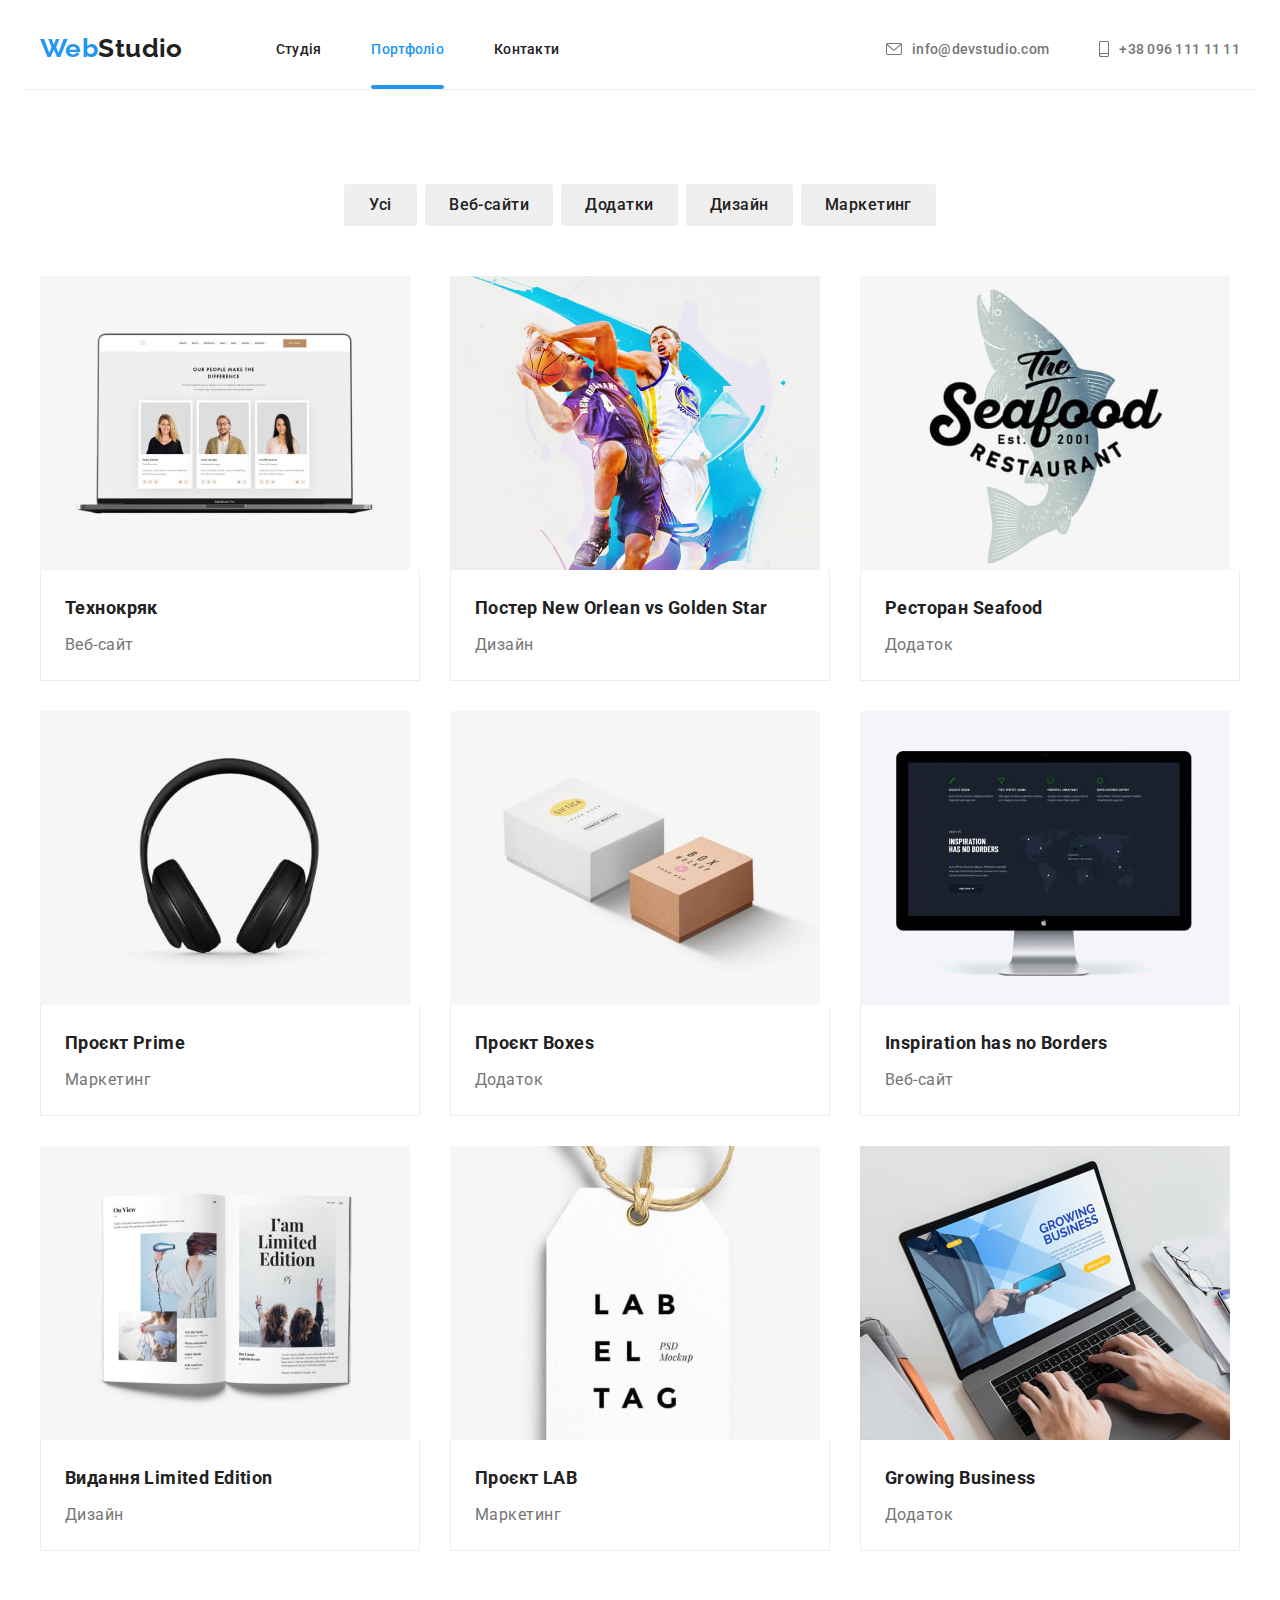
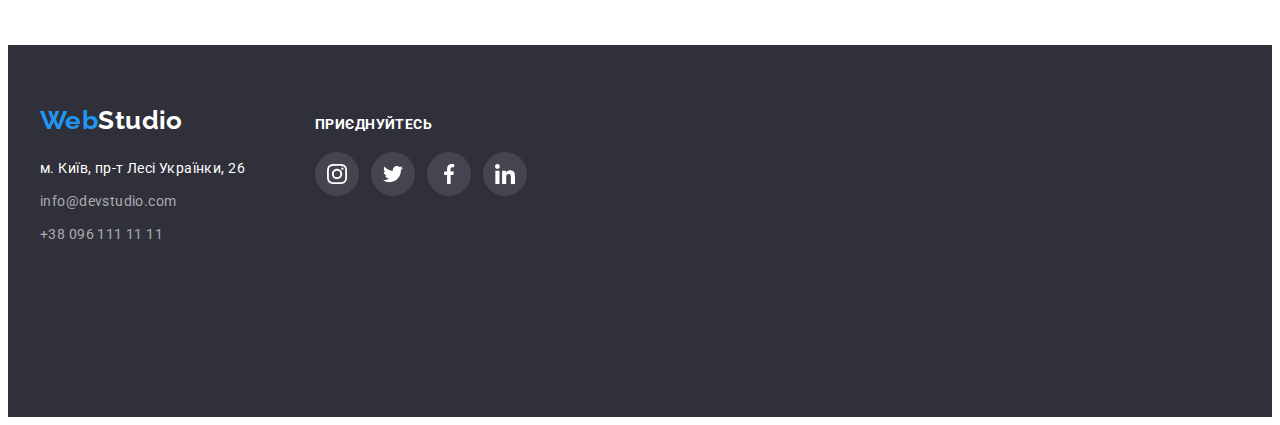
==== portfolio.html @ 97155bcc "Initial commit" ====
<!-- Портфоліо -->
<!DOCTYPE html>
<html lang="uk">
  <head>
    <meta charset="UTF-8" />
    <meta http-equiv="X-UA-Compatible" content="IE=edge" />
    <meta name="viewport" content="width=device-width, initial-scale=1.0" />
    <title>portfolio</title>
    <!--Fonts-->
    <link rel="preconnect" href="https://fonts.googleapis.com" />
    <link rel="preconnect" href="https://fonts.gstatic.com" crossorigin />
    <link
      href="https://fonts.googleapis.com/css2?family=Raleway:wght@700&family=Roboto:wght@400;500;700;900&display=swap"
      rel="stylesheet"
    />
    <!--Modern normalize-->
    <link
      rel="stylesheet"
      href="https://cdnjs.cloudflare.com/ajax/libs/modern-normalize/1.1.0/modern-normalize.min.css"
      integrity="sha512-wpPYUAdjBVSE4KJnH1VR1HeZfpl1ub8YT/NKx4PuQ5NmX2tKuGu6U/JRp5y+Y8XG2tV+wKQpNHVUX03MfMFn9Q=="
      crossorigin="anonymous"
      referrerpolicy="no-referrer"
    />
    <!--Custom styles-->
    <link rel="stylesheet" href="./css/styles.css" />
  </head>
  <body class="page">
    <header class="header">
      <!--Основна навігація-->
      <div class="container header-container">
        <a class="logo-title" href="index.html" rel="noopener noreferrer"
          ><span class="accent">Web</span>Studio</a
        >
        <nav class="nav">
          <ul class="nav-list">
            <li class="">
              <a class="link" href="./index.html" rel="noopener noreferrer"
                >Студія</a
              >
            </li>
            <li class="">
              <a
                class="link active"
                href="./portfolio.html"
                rel="noopener noreferrer"
                >Портфоліо</a
              >
            </li>
            <li class="">
              <a class="link" href="" rel="noopener noreferrer">Контакти</a>
            </li>
          </ul>
        </nav>

        <ul class="contacts-list">
          <li class="">
            <a
              class="link-info"
              href="mailto:info@devstudio.com"
              rel="noopener noreferrer"
            >
              <svg class="icon-envelope" width="16" height="12">
                <use href="./images/icons.svg#icon-envelope"></use>
              </svg>
              info@devstudio.com</a
            >
          </li>
          <li class="">
            <a
              class="link-info"
              href="tel:+380961111111"
              rel="noopener noreferrer"
            >
              <svg class="icon-smartphone" width="10" height="16">
                <use href="./images/icons.svg#icon-smartphone"></use>
              </svg>
              +38 096 111 11 11</a
            >
          </li>
        </ul>
      </div>
    </header>
    <main>
      <!--Що ми робимо-->
      <section class="work">
        <div class="container">
          <h1 class="work-title visually-hidden">НАШЕ ПОРТФОЛІО</h1>
          <ul class="list-work">
            <li class="work-iteam">
              <button class="work-btn btn" type="button">Усі</button>
            </li>
            <li class="work-iteam">
              <button class="work-btn" type="button">Веб-сайти</button>
            </li>
            <li class="work-iteam">
              <button class="work-btn" type="button">Додатки</button>
            </li>
            <li class="work-iteam">
              <button class="work-btn" type="button">Дизайн</button>
            </li>
            <li class="work-iteam">
              <button class="work-btn" type="button">Маркетинг</button>
            </li>
          </ul>

          <ul class="list-ourprojects">
            <li class="ourprojects-iteam">
              <a href="" class="link-ourprojects">
                <div class="ourprojects-thumb">
                  <img
                    class="img-ourprojects"
                    src="./images/portfolio-img-sq/img.jpg"
                    alt="Відкритий макбук, на екрані веб-сайт"
                    width="370"
                    height="294"
                  />
                  <div class="overlay">
                    <p class="overlay-description">
                      Ресурс пропонує комплексні пропозиції з різним рівнем
                      функціоналу та сервісів. Все це дозволить відвідувачу
                      отримати вичерпні відомості про компанію чи приватну
                      особу.
                    </p>
                  </div>
                </div>
                <div class="box-ourprojects">
                  <h2 class="section-title">Технокряк</h2>
                  <p class="section-title-description">Веб-сайт</p>
                </div>
              </a>
            </li>
            <li class="ourprojects-iteam">
              <a href="" class="link-ourprojects">
                <div class="ourprojects-thumb">
                  <img
                    class="img-ourprojects"
                    src="./images/portfolio-img-sq/img1.jpg"
                    alt="Два баскетболісти в прижку боряться за м'яч"
                    width="370"
                    height="294"
                  />
                  <div class="overlay">
                    <p class="overlay-description">
                      Ресурс пропонує комплексні пропозиції з різним рівнем
                      функціоналу та сервісів. Все це дозволить відвідувачу
                      отримати вичерпні відомості про компанію чи приватну
                      особу.
                    </p>
                  </div>
                </div>
                <div class="box-ourprojects">
                  <h2 class="section-title">
                    Постер <span lang="En">New Orlean vs Golden Star</span>
                  </h2>
                  <p class="section-title-description">Дизайн</p>
                </div>
              </a>
            </li>
            <li class="ourprojects-iteam">
              <a href="" class="link-ourprojects">
                <div class="ourprojects-thumb">
                  <img
                    class="img-ourprojects"
                    src="./images/portfolio-img-sq/img2.jpg"
                    alt="Картинка з лососем на задньому плані, зпереду надпис"
                    width="370"
                    height="294"
                  />
                  <div class="overlay">
                    <p class="overlay-description">
                      Ресурс пропонує комплексні пропозиції з різним рівнем
                      функціоналу та сервісів. Все це дозволить відвідувачу
                      отримати вичерпні відомості про компанію чи приватну
                      особу.
                    </p>
                  </div>
                </div>
                <div class="box-ourprojects">
                  <h2 class="section-title">
                    Ресторан <span lang="En">Seafood</span>
                  </h2>
                  <p class="section-title-description">Додаток</p>
                </div>
              </a>
            </li>
            <li class="ourprojects-iteam">
              <a href="" class="link-ourprojects">
                <div class="ourprojects-thumb">
                  <img
                    class="img-ourprojects"
                    src="./images/portfolio-img-sq/img3.jpg"
                    alt="Чорні великі навушники"
                    width="370"
                    height="294"
                  />
                  <div class="overlay">
                    <p class="overlay-description">
                      Ресурс пропонує комплексні пропозиції з різним рівнем
                      функціоналу та сервісів. Все це дозволить відвідувачу
                      отримати вичерпні відомості про компанію чи приватну
                      особу.
                    </p>
                  </div>
                </div>
                <div class="box-ourprojects">
                  <h2 class="section-title">
                    Проєкт <span lang="En">Prime</span>
                  </h2>
                  <p class="section-title-description">Маркетинг</p>
                </div>
              </a>
            </li>
            <li class="ourprojects-iteam">
              <a href="" class="link-ourprojects">
                <div class="ourprojects-thumb">
                  <img
                    class="img-ourprojects"
                    src="./images/portfolio-img-sq/img4.jpg"
                    alt="Дві коробки, одна біла а друга світло-коричнева"
                    width="370"
                    height="294"
                  />
                  <div class="overlay">
                    <p class="overlay-description">
                      Ресурс пропонує комплексні пропозиції з різним рівнем
                      функціоналу та сервісів. Все це дозволить відвідувачу
                      отримати вичерпні відомості про компанію чи приватну
                      особу.
                    </p>
                  </div>
                </div>
                <div class="box-ourprojects">
                  <h2 class="section-title">
                    Проєкт<span lang="En"> Boxes</span>
                  </h2>
                  <p class="section-title-description">Додаток</p>
                </div>
              </a>
            </li>
            <li class="ourprojects-iteam">
              <a href="" class="link-ourprojects">
                <div class="ourprojects-thumb">
                  <img
                    class="img-ourprojects"
                    src="./images/portfolio-img-sq/img5.jpg"
                    alt="Монітор макбук з зображенням сайту"
                    width="370"
                    height="294"
                  />
                  <div class="overlay">
                    <p class="overlay-description">
                      Ресурс пропонує комплексні пропозиції з різним рівнем
                      функціоналу та сервісів. Все це дозволить відвідувачу
                      отримати вичерпні відомості про компанію чи приватну
                      особу.
                    </p>
                  </div>
                </div>
                <div class="box-ourprojects">
                  <h2 class="section-title">
                    <span lang="En">Inspiration has no Borders</span>
                  </h2>
                  <p class="section-title-description">Веб-сайт</p>
                </div>
              </a>
            </li>
            <li class="ourprojects-iteam">
              <a href="" class="link-ourprojects">
                <div class="ourprojects-thumb">
                  <img
                    class="img-ourprojects"
                    src="./images/portfolio-img-sq/img6.jpg"
                    alt="Розкритий журнал з жіночою тематикою-картинками "
                    width="370"
                    height="294"
                  />
                  <div class="overlay">
                    <p class="overlay-description">
                      Ресурс пропонує комплексні пропозиції з різним рівнем
                      функціоналу та сервісів. Все це дозволить відвідувачу
                      отримати вичерпні відомості про компанію чи приватну
                      особу.
                    </p>
                  </div>
                </div>
                <div class="box-ourprojects">
                  <h2 class="section-title">
                    Видання <span lang="En">Limited Edition</span>
                  </h2>
                  <p class="section-title-description">Дизайн</p>
                </div>
              </a>
            </li>
            <li class="ourprojects-iteam">
              <a href="" class="link-ourprojects">
                <div class="ourprojects-thumb">
                  <img
                    class="img-ourprojects"
                    src="./images/portfolio-img-sq/img7.jpg"
                    alt="Фото бірки з надписом"
                    width="370"
                    height="294"
                  />
                  <div class="overlay">
                    <p class="overlay-description">
                      Ресурс пропонує комплексні пропозиції з різним рівнем
                      функціоналу та сервісів. Все це дозволить відвідувачу
                      отримати вичерпні відомості про компанію чи приватну
                      особу.
                    </p>
                  </div>
                </div>
                <div class="box-ourprojects">
                  <h2 class="section-title">
                    Проєкт <span lang="En">LAB</span>
                  </h2>
                  <p class="section-title-description">Маркетинг</p>
                </div>
              </a>
            </li>
            <li class="ourprojects-iteam">
              <a href="" class="link-ourprojects">
                <div class="ourprojects-thumb">
                  <img
                    class="img-ourprojects"
                    src="./images/portfolio-img-sq/img8.jpg"
                    alt="Зображення рук на клавіатурі ноутбуку"
                    width="370"
                    height="294"
                  />
                  <div class="overlay">
                    <p class="overlay-description">
                      Ресурс пропонує комплексні пропозиції з різним рівнем
                      функціоналу та сервісів. Все це дозволить відвідувачу
                      отримати вичерпні відомості про компанію чи приватну
                      особу.
                    </p>
                  </div>
                </div>
                <div class="box-ourprojects">
                  <h2 class="section-title">
                    <span lang="En"> Growing Business</span>
                  </h2>
                  <p class="section-title-description">Додаток</p>
                </div>
              </a>
            </li>
          </ul>
        </div>
      </section>
    </main>

    <footer class="footer">
      <!--Контактна адреса-->
      <div class="container">
        <div>
          <a class="logo-title" href="index.html" rel="noopener noreferrer">
            <span class="accent-1">Web</span
            ><span class="accent-2">Studio</span>
          </a>
          <address class="address">
            <p class="address-title">м. Київ, пр-т Лесі Українки, 26</p>
            <ul class="list">
              <li class="list-iteam">
                <a
                  class="link"
                  href="mailto:info@devstudio.com "
                  rel="noopener noreferrer"
                  >info@devstudio.com</a
                >
              </li>
              <li class="list-iteam">
                <a
                  class="link"
                  href="tel:+380961111111"
                  rel="noopener noreferrer"
                  >+38 096 111 11 11</a
                >
              </li>
            </ul>
          </address>
        </div>

        <div class="footer-box-social-link">
          <h3 class="footer-title">ПРИЄДНУЙТЕСЬ</h3>
          <ul class="socials-list-item-footer">
            <li class="socials-item-footer">
              <a
                class="social-link-footer"
                href="https://www.instagram.com/"
                target="_blank"
                rel="noopener noreferrer"
                aria-label="Instagram"
              >
                <svg class="social-icon-footer" width="20" height="20">
                  <use href="./images/icons.svg#icon-instagram"></use>
                </svg>
              </a>
            </li>
            <li class="socials-item-footer">
              <a
                class="social-link-footer"
                href="https://twitter.com/"
                target="_blank"
                rel="noopener noreferrer"
                aria-label="Twitter"
              >
                <svg class="social-icon-footer" width="20" height="20">
                  <use href="./images/icons.svg#icon-twitter"></use>
                </svg>
              </a>
            </li>
            <li class="socials-item-footer">
              <a
                class="social-link-footer"
                href="https://www.facebook.com/"
                target="_blank"
                rel="noopener noreferrer"
                aria-label="Facebook"
              >
                <svg class="social-icon-footer" width="20" height="20">
                  <use href="./images/icons.svg#icon-facebook"></use>
                </svg>
              </a>
            </li>
            <li class="socials-item-footer">
              <a
                class="social-link-footer"
                href="https://www.linkedin.com/"
                target="_blank"
                rel="noopener noreferrer"
                aria-label="Linkedin"
              >
                <svg class="social-icon-footer" width="20" height="20">
                  <use href="./images/icons.svg#icon-linkedin"></use>
                </svg>
              </a>
            </li>
          </ul>
        </div>
      </div>
    </footer>
  </body>
</html>
---- css/styles.css ----
:root {
    /* Fonts */
    --main-font: Roboto, sans-serif;
    --secondary-font: Raleway, sans-serif;

    /* Text colors */
    --main-txt-cl: #212121;
    --light-txt-cl: #ffffff;
    --accent-txt-cl: #2196F3;
    --grey-txt-cl: #757575;

    /* Background colors */
    --main-bg-cl:#2F303A;
    --secondary-bg-cl:#F5F4FA;
    --next-bg-cl: #FFFFFF;
    --blue-bg-cl: #2196F3;
    --grey-bg-cl: #F5F4FA;
    --lightgrey-bg-cl: #AFB1B8;
    --blue-bg-rgba: rgba(33, 150, 243, 0.9);

    /* Animation */
    
    --anim-fast: 250ms;
    --cubic-bezier: cubic-bezier(0.4, 0, 0.2, 1);
    /* Others */
}

ul {
    margin: 0;
    padding: 0;
    list-style: none;
}
h1,h2,h3,h4,h5,p {
    margin: 0;
} 
a {
    text-decoration: none;
}
img {
    display: block;
}


.container {
    width: 1200px;
    padding-left: 15px;
    padding-right: 15px;
    margin-left: auto;
    margin-right: auto;
}
.header-container {
    align-items: center;
    display: flex;
    border-bottom: 1px solid #ECECEC;
}
.logo-title {
    margin-right: 93px;
    padding-top: 25px;
    padding-bottom: 25px;
    display: block;
}
.nav-list {
    display: flex;
    gap: 50px;
}

.contacts-list {
    display: flex;
    gap: 50px;
}
.container-list {
    display: flex;
}

.nav {
    margin-right: auto;
}
/* Навігація для обох сторінок */
.page {
    font-size: 14px;
    line-height: calc(24 / 14);
    letter-spacing: 0.03em;
    color: var(--main-txt-cl);
    font-family: Roboto, sans-serif;
}

.page  .logo-title {
    font-family: var(--secondary-font);
    font-weight: 700;
    font-size: 26px;
    line-height: calc(31 / 26);
    color: currentColor;
}

.page .accent {
    color: #2196F3;
}
.header .link {
    padding-top: 32px;
    padding-bottom: 32px;
    display: block;

    font-weight: 500;
    font-size: 14px;
    line-height: calc(16 / 14);
    letter-spacing: 0.02em;
    color: #212121;
    text-decoration: none;
    color: currentColor;
    transition-property: color;
    transition-duration: var(--anim-fast);
    transition-timing-function: var(--cubic-bezier);
}

.header .link:hover,
.header .link:focus {
    color: var(--accent-txt-cl);
}


.header .link-info {
    padding-top: 32px;
    padding-bottom: 32px;
    display: flex;
    align-items: center;
    justify-content: center;
    gap: 10px;
    color: var(--grey-txt-cl);
    font-weight: 500;
    font-size: 14px;
    line-height: calc(16 / 14);
    letter-spacing: 0.02em;
    text-decoration: none;
    transition-property: color;
    transition-duration: var(--anim-fast);
    transition-timing-function: var(--cubic-bezier);
}
.icon-envelope,
.icon-smartphone {
    fill: currentColor;

}

.header .link-info:hover,
.header .link-info:focus {
    color: var(--accent-txt-cl);
}

.header .list {
    list-style: none;
}
.link.active {
    color: var(--accent-txt-cl);
    position: relative;
}
.link.active::after {
    content: "";
    position: absolute;
    left: 0;
    bottom: 0;
    display: block;
    width: 100%;
    height: 4px;
    background: var(--blue-bg-cl);
    border-radius: 2px;
}



/* Наші особливості */

.section-main {
    background: var(--main-bg-cl);
    padding: 200px 0px;
    text-align: center;
    background-image: 
    linear-gradient(to right, rgba(47, 48, 58, 0.4), rgba(47, 48, 58, 0.4)),
    url("../images/bacground/main-bg-sq.jpg");
    background-repeat: no-repeat;
    max-width: 1600px;
    min-height: 600px;
    margin-left: auto;
    margin-right: auto;

    
}

.main-title {
    margin-top: 0;
    margin-bottom: 0;
    margin-bottom: 30px;

    font-weight: 900;
    font-size: 44px;
    line-height: calc(60 / 44);
    letter-spacing: 0.06em;
    text-transform: uppercase;
    color: var(--light-txt-cl);
}

.section-main .btn {
    padding: 10px 31px;
    width: 216px;
    border: none;
    border-radius: 4px;
    
    min-height: 40px;
    font-family: inherit;
    font-weight: 700;
    font-size: 16px;
    line-height: calc(30 / 16);
    letter-spacing: 0.06em;
    color: var(--light-txt-cl);
    background: #2196F3;
    cursor: pointer;
}



.section-features .features-title {
    font-weight: 700;
    font-size: 14px;
    line-height: calc(16 / 14);
    letter-spacing: 0.03em;
    text-transform: uppercase;
    color: var(--main-txt-cl);
}
.features-list {
    display: flex;
    gap: 30px;
}

.box-icon-antenna,
.box-icon-clock,
.box-icon-diagram,
.box-icon-astronaut {
    display: block;
    padding: 25px 100px;
    width: 270px;
    height: 120px;
    padding: auto;
    background: var(--grey-bg-cl);
    border-radius: 4px;
    margin-bottom: 30px;
}
.visually-hidden {
    position: absolute;
    width: 1px;
    height: 1px;
    margin: -1px;
    border: 0;
    padding: 0;
  
    white-space: nowrap;
    clip-path: inset(100%);
    clip: rect(0 0 0 0);
    overflow: hidden;
  }
  
.main-list-iteam {
    width: 270px;
    list-style: none; 
    margin-bottom: 0px;
    
}

.features-title {
    margin-bottom: 10px;
}

.features-title-description {
    font-size: 14px;
    line-height: calc(24 / 14);
    letter-spacing: 0.03em;
    color: var(--grey-txt-cl);
}
.section-features {
    padding-top: 94px;
    padding-bottom: 94px;
}
.activity {
    padding-bottom: 94px;
}
.activity-list {
    display: flex;
    gap: 30px;
}
.activity .activity-title {
    text-align: center;
    margin-bottom: 50px;

    font-weight: 700;
    font-size: 36px;
    line-height: calc(42 / 36);
    letter-spacing: 0.03em;
    color: var(--main-txt-cl);

}
.section-features .list-iteam {
    list-style: none;
}
/* Чим ми займаємось */
.activity .activity-list-iteam {
    list-style: none;
    padding-bottom: 0px;
    margin-bottom: 0px;

}

.activity-container {
    position: relative;
}

.activity-desc {

    position: absolute;
    bottom: 0%;

    display: flex;
    justify-content: center;
    
    font-family: 'Roboto';
    font-style: normal;
    font-weight: 700;
    font-size: 14px;
    line-height: calc(16 / 14);
    text-align: center;
    align-items: center;

    letter-spacing: 0.03em;
    text-transform: uppercase;
    
    width: 370px;
    height: 70px;

    background: rgba(47, 48, 58, 0.8);

    color: var(--light-txt-cl);

}


/* Наша команда */
.team .team-list-item {
    background-color: var(--next-bg-cl);
    list-style: none;
    width: 270px;
    box-shadow: 0px 1px 3px rgba(0, 0, 0, 0.12), 0px 1px 1px rgba(0, 0, 0, 0.14), 0px 2px 1px rgba(0, 0, 0, 0.2);
    border-radius: 0px 0px 4px 4px
}


.team {
    background: #F5F4FA;
    padding-top: 94px;
    padding-bottom: 94px;
    max-width: 1600px;
    min-height: 708px;
    margin-left: auto;
    margin-right: auto;
}
.team-title {

    text-align: center;
    margin-bottom: 50px;
    font-weight: 700;
    font-size: 36px;
    line-height: calc(42 / 36);
    letter-spacing: 0.03em;
    color: var(--main-txt-cl);
}
.team-list {
    display: flex;
    gap: 30px;
}


.team .title-name {
    font-weight: 500;
    font-size: 16px;
    line-height: calc(19 / 16);
    letter-spacing: 0.03em;
    color: var(--main-txt-cl);
    text-align: center;
    margin-bottom: 10px;
}
.team-list-title {
    font-size: 16px;
    line-height: calc(19 / 16);
    letter-spacing: 0.03em;
    color: var(--grey-txt-cl);
    text-align: center;
    margin-bottom: 15px;
}


.socials-list-item {
    display: flex;
    gap: 12px;
    justify-content:center;
    
}

.social-link {
    display: flex;
    align-items: center;
    justify-content: center;
    fill: var(--lightgrey-bg-cl);
    width: 44px;
    height: 44px;
    
    background-color: var(--light-txt-cl);
    border-radius: 50%;
    transition-property: background-color, fill;
    transition-duration: var(--anim-fast);
    transition-timing-function: var(--cubic-bezier);
}


.social-link:hover,
.social-link:focus {
    fill: var(--next-bg-cl);
    background-color: var(--blue-bg-cl);

} 

.team-compound {
    padding-top: 30px;
    padding-bottom: 30px;
    
}
/* Постійні клієнти*/
.clients-section {
    background: var(--light-txt-cl);

    text-align: center;
    padding-top: 94px;
    padding-bottom: 94px;
    margin-left: auto;
    margin-right: auto;
}

.title-clients-name {
    font-size: 36px;
    line-height: calc(42px / 36px);
    text-align: center;
    letter-spacing: 0.03em;
    color: var(--main-txt-cl);
}
.title-clients-name {
    margin-bottom: 30px;
}
.clients-list {
    display: flex;
    justify-content: center;
    align-items: center;
    gap: 30px;
}

.client-item {
    width: 170px;
    height: 92px;
}
.client-list-item {
    display: flex;
    justify-content: center;
    align-items: center;
    fill: var(--lightgrey-bg-cl);
    width: 100%;
    height: 100%;
    border: 1px solid #AFB1B8;
    border-radius: 4px;
    transition-property: border, fill;
    transition-duration: var(--anim-fast);
    transition-timing-function: var(--cubic-bezier);
}

.client-list-item:hover,
.client-list-item:focus {
    fill: var(--blue-bg-cl);
    border: 1px solid var(--blue-bg-cl);
}

/* Контактна адреса */
.footer {

    background: var(--main-bg-cl);
    padding-top: 60px;
    padding-bottom: 60px;
    max-width: 1600px;
    min-height: 252px;
    margin-left: auto;
    margin-right: auto;
    
}
.footer .container {
    display: flex;
    align-items: baseline;
    gap: 70px;
}
.footer .logo-title {
    margin-right: 0px;
    padding-top: 0px;
    margin-bottom: 20px;
    padding-bottom: 0px;
    font-family: var(--secondary-font);
    font-weight: 700;
    font-size: 26px;
    line-height: calc(31 / 26);
}
.footer .accent-1{
    color: #2196F3;;
}

.footer .accent-2 {
    color: #ffffff;
}
.address {
    font-style: normal;
}

.address-title {
    margin-bottom: 9px;
    font-family: var(--main-font) ;
    font-size: 14px;
    line-height: calc(24 / 14);
    letter-spacing: 0.03em;
    color: var(--light-txt-cl);
    font-style: normal;
}


.list-iteam:not(:last-child) {
    margin-bottom: 9px;
}
.footer .link {
    font-size: 14px;
    line-height: calc(24 / 14);
    letter-spacing: 0.03em;
    color: rgba(255, 255, 255, 0.6);
    text-decoration: none;
}

.list-address {
    list-style: none; 
}
.footer-title {
    font-size: 14px;
    line-height: calc(16px / 14px) ;
    letter-spacing: 0.03em;
    text-transform: uppercase;
    color: var(--light-txt-cl);
    margin-bottom: 20px;
}
.social-link-footer {
    display: flex;
    align-items: center;
    justify-content: center;
    fill: var(--light-txt-cl);
    width: 44px;
    height: 44px;
    
    background: rgba(255, 255, 255, 0.1);
    border-radius: 50%;
    transition-property: background-color;
    transition-duration: var(--anim-fast);
    transition-timing-function: var(--cubic-bezier);
}
.socials-list-item-footer {
    display: flex;
    gap: 12px;
    justify-content:center;
    align-items: center;
}


.social-link-footer:hover, 
.social-link-footer:focus {
    background-color: var(--blue-bg-cl);
}







/* Портфоліо */
.work {
    padding-top: 94px;
    padding-bottom: 94px;
}

.work-iteam {
    min-height: 40px;
    background: var(--secondary-bg-cl);
    
}

.work-btn {
    display: block;
    border-radius: 4px;
    min-width: 73px;
    padding: 6px 22px;
    border-color: transparent;
    font-family: inherit;
    font-weight: 500;
    font-size: 16px;
    line-height: calc(26 / 16);
    letter-spacing: 0.03em;
    color: var(--main-txt-cl);

    transition-property: color, background-color, box-shadow;
    transition-duration: var(--anim-fast);
    transition-timing-function: var(--cubic-bezier);
    
    
}
.work-btn:hover,
.work-btn:focus {
    color: var(--light-txt-cl);
    background-color: var(--accent-txt-cl);
    box-shadow: 0px 1px 1px rgba(0, 0, 0, 0.12), 0px 4px 4px rgba(0, 0, 0, 0.06), 1px 4px 6px rgba(0, 0, 0, 0.16);
}


.list-work {
    margin-bottom: 50px;
    display: flex;
    justify-content: center;
    gap: 8px;

}
.work-iteam {
    list-style: none;
}



.list-ourprojects {
    display: flex;
    flex-wrap: wrap;
    gap: 30px;
}
.ourprojects-iteam {
    list-style: none;
    flex-basis: calc((100% - 30px * 2) / 3);
}

.ourprojects-thumb {
    position: relative;
    overflow: hidden;

}

.overlay {
    position: absolute;
    top: 0;
    left: 0;

    transform: translateY(101%);
    transition: transform 250ms cubic-bezier(0.4, 0, 0.2, 1);

    width: 100%;
    height: 100%;
    padding: 63px 24px;
    display: flex;
    align-items: center;
    justify-content: center;
    
    background-color: var(--blue-bg-rgba);
}

.overlay-description {
    color: var(--light-txt-cl);
    font-weight: 400;
    font-size: 18px;
    line-height: calc(28px / 18px);
    letter-spacing: 0.03em;
}

.link-ourprojects:hover .overlay,
.link-ourprojects:focus .overlay {
    transform: translateY(0); 
}

.link-ourprojects {
    display: block;
    transition: box-shadow 250ms var(--cubic-bezier);
}
.link-ourprojects:hover,
.link-ourprojects:focus {
    box-shadow: 0px 1px 1px rgba(0, 0, 0, 0.12), 0px 4px 4px rgba(0, 0, 0, 0.06), 1px 4px 6px rgba(0, 0, 0, 0.16);
}

.box-ourprojects {
    padding: 20px 24px;
    border-right: 1px solid #EEEEEE;;
    border-bottom: 1px solid #EEEEEE;;
    border-left: 1px solid #EEEEEE;;
}

.section-title {
    margin-bottom: 4px;
    font-weight: 700;
    font-size: 18px;
    line-height: calc(36 / 18);
    color: var(--main-txt-cl);
}
.section-title-description {
    font-size: 16px;
    line-height: calc(30 / 16);
    letter-spacing: 0.03em;
    color: var(--grey-txt-cl);
}


/* Modal styles */
.backdrop {
    position: fixed;
    top: 0;
    left: 0;
    z-index: 1000;

    width: 100%;
    height: 100%;
    background-color: rgba(0, 0, 0, 0.4);
    
    opacity: 1;
    transition: opacity var(--anim-fast) var(--cubic-bezier), visibility var(--anim-fast) var(--cubic-bezier);
}

.backdrop.is-hidden {
    opacity: 0;
    pointer-events: none;
    visibility: hidden;
}

.backdrop.is-hidden .modal {
    transform: translate(-50%, -50%) scale(0.9);
}

.modal {
    position: absolute;
    top: 50%;
    left: 50%;

    width: 528px;
    height: 581px;
    background: var(--next-bg-cl);
    box-shadow: 0px 1px 3px rgba(0, 0, 0, 0.12), 0px 1px 1px rgba(0, 0, 0, 0.14), 0px 2px 1px rgba(0, 0, 0, 0.2);
    border-radius: 4px;

    transform: translate(-50%, -50%) scale(1);
    transition: transform var(--anim-fast) var(--cubic-bezier);
}

.modal-btn {
    position: absolute;
    top: 10px;
    right: 10px;
  
    width: 30px;
    height: 30px;
  
    display: flex;
    align-items: center;
    justify-content: center;
  
    padding: 0;
    border: 1px solid rgba(0, 0, 0, 0.1);
    border-radius: 50%;
  
    cursor: pointer;
  }
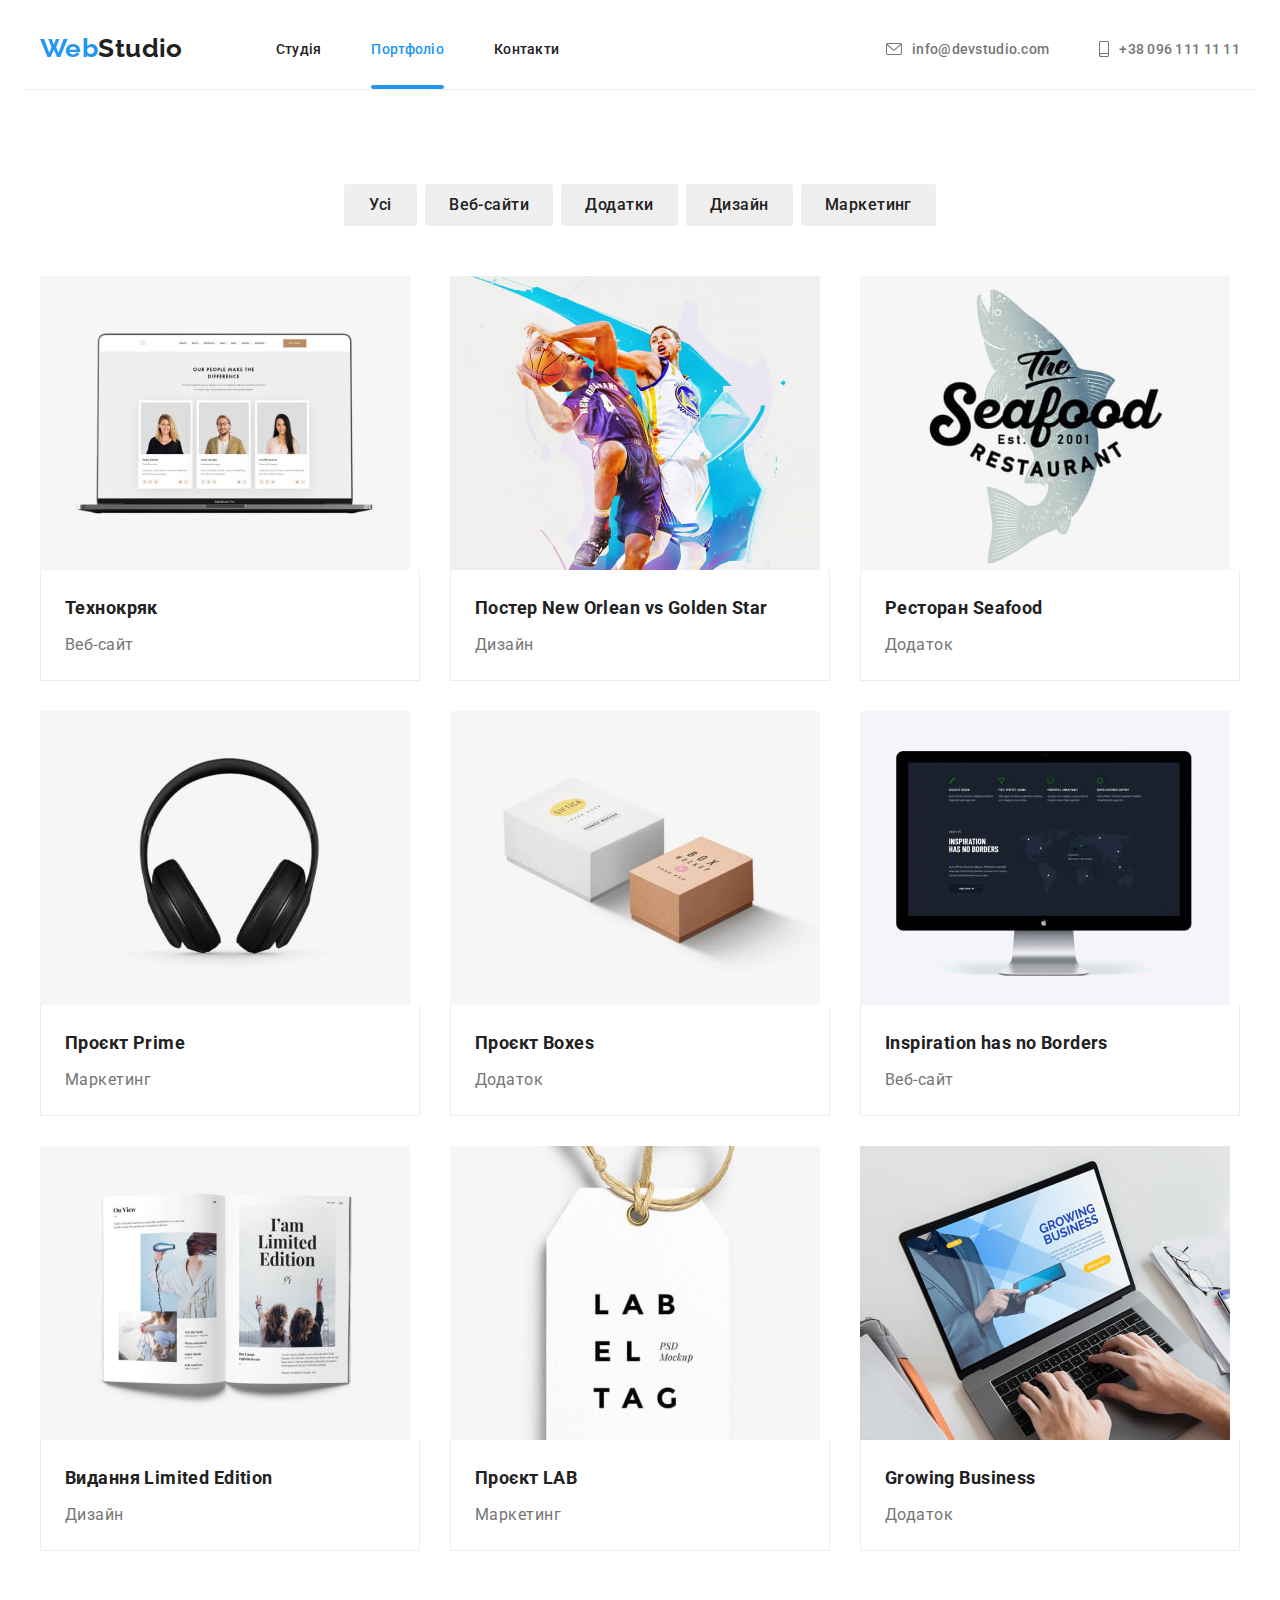
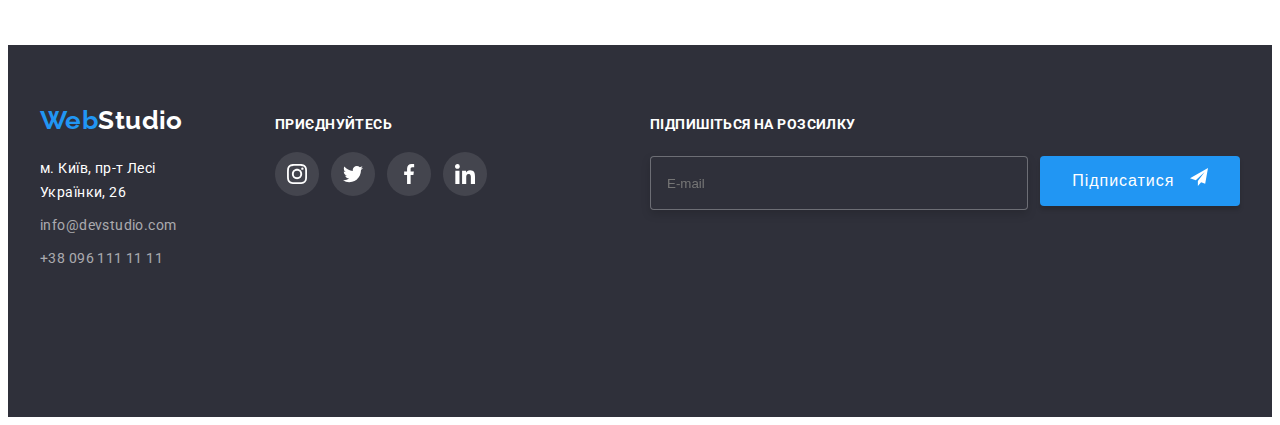
==== commit 78ced96f: "Готова ДЗ до перевірки" ====
--- a/portfolio.html
+++ b/portfolio.html
@@ -438,6 +438,32 @@
             </li>
           </ul>
         </div>
+        <div class="box-footer-form">
+          <strong class="footer-form-title">Підпишіться на розсилку</strong>
+          <form
+            class="footer-form"
+            name="footer-form"
+            autocomplete="off"
+            novalidate
+          >
+            <label class="footer-form-field">
+              <input
+                class="footer-form-input"
+                type="email"
+                name="user-email"
+                placeholder="E-mail"
+                required
+              />
+            </label>
+
+            <button class="footer-form-btn" type="submit">
+              <span class="footer-form-text">Підписатися </span>
+              <svg class="footer-form-icon" width="18" height="18">
+                <use href="./images/icons.svg#icon-icon-send"></use>
+              </svg>
+            </button>
+          </form>
+        </div>
       </div>
     </footer>
   </body>
--- a/css/styles.css
+++ b/css/styles.css
@@ -579,8 +579,75 @@
     background-color: var(--blue-bg-cl);
 }
 
-
-
+.footer-form {
+    display: flex;
+    margin-top: 20px;
+}
+
+.footer-form-title { 
+   
+    font-size: 14px;
+    line-height: calc(16px / 14 px);
+    letter-spacing: 0.03em;
+    text-transform: uppercase;
+    color: #FFFFFF;
+}
+
+.footer-form-input {
+display: block;
+padding-left: 16px;
+width: 358px;
+height: 50px;
+left: 815px;
+top: 2784px;
+color: var(--light-txt-cl);
+
+outline: transparent;
+border: 1px solid rgba(255, 255, 255, 0.3);
+filter: drop-shadow(0px 4px 4px rgba(0, 0, 0, 0.15));
+border-radius: 4px;
+background-color: var(--main-bg-cl);
+transition: var(--anim-fast);
+}
+
+
+.footer-form-input:hover,
+.footer-form-input:focus {
+    border-color: var(--blue-bg-cl);
+}
+
+
+.footer-form-btn {
+
+    margin-left: 12px;
+    width: 200px;
+    height: 50px;
+
+    border: none;
+    background: #2196F3;
+    box-shadow: 0px 4px 4px rgba(0, 0, 0, 0.15);
+    border-radius: 4px;
+    cursor: pointer;
+}
+.footer-form-text {
+    font-size: 16px;
+    line-height: calc(30px / 16px);
+
+    /* display: flex; */
+    align-items: center;
+    text-align: center;
+    letter-spacing: 0.06em;
+
+    color: #FFFFFF;
+}
+
+.footer-form-icon {
+    margin-left: 10px;
+}
+
+.box-footer-form {
+    margin-left: 93px;
+}
 
 
 
@@ -758,6 +825,7 @@
 .modal-btn {
     position: absolute;
     top: 10px;
+    
     right: 10px;
   
     width: 30px;
@@ -770,6 +838,169 @@
     padding: 0;
     border: 1px solid rgba(0, 0, 0, 0.1);
     border-radius: 50%;
-  
+    background-color: var(--next-bg-cl);
     cursor: pointer;
+    transition-duration: var(--anim-fast);
+    transition-timing-function: var(--cubic-bezier);
+ 
   }
+  .modal-btn:hover,
+  .modal-btn:focus {
+    fill: var(--accent-txt-cl);
+  }
+
+
+/* Стилізація форм модального вікна */
+
+
+.register-form-title {
+    display: block;
+    text-align: center;
+    font-family: 'Roboto';
+    font-style: normal;
+    font-weight: 700;
+    font-size: 20px;
+    line-height: 23px;
+    text-align: center;
+    letter-spacing: 0.03em;
+    color: var(--main-txt-cl);
+    margin: 40px 40px 0px 40px;
+}
+
+.register-form-group {
+    margin: 20px 40px;
+}
+
+.register-form-agreement {
+    display: flex;
+    align-items: center;
+    justify-content: center;
+    margin-bottom: 30px;
+}
+
+.icon-checked {
+    opacity: 0;
+    transition: opacity var(--anim-fast);
+    position: absolute;
+    left: 0;
+}
+.icon-unchecked {
+    opacity: 1;
+    transition: opacity var(--anim-fast);
+    position: absolute;
+    left: 0;
+}
+
+.register-form-checkbox:checked + .register-form-icons .icon-checked {
+    opacity: 1;
+}
+.register-form-checkbox:checked + .register-form-icons .icon-unchecked {
+    opacity: 0;
+}
+
+.register-form-agreement {
+    position: relative;
+}
+
+
+
+.register-form-btn {
+    display: block;
+    margin: 0 auto;
+    padding: 10px 52px;
+    width: 200px;
+    border: none;
+    border-radius: 4px;
+    box-shadow: 0px 4px 4px rgba(0, 0, 0, 0.15);
+    min-height: 50px;
+    font-family: inherit;
+    font-weight: 700;
+    font-size: 16px;
+    line-height: calc(30 / 16);
+    letter-spacing: 0.06em;
+    color: var(--light-txt-cl);
+    background: #2196F3;
+    cursor: pointer;
+}
+
+.register-form-field {
+    display: block;
+    margin-bottom: 10px;
+    position: relative;
+}
+
+.register-form-label {
+    display: block;
+
+    font-family: 'Roboto';
+    font-style: normal;
+    font-weight: 400;
+    font-size: 12px;
+    line-height: 14px;
+    letter-spacing: 0.01em;
+    color: #757575;
+    margin-bottom: 4px;
+}
+
+.register-form-input {
+    width: 100%;
+    height: 40px;
+    padding-left: 40px;
+    padding-right: 40px;
+
+    border: 1px solid rgba(33, 33, 33, 0.2);
+    border-radius: 4px;
+    outline: transparent;
+    transition: border-color var(--anim-fast);
+}
+.register-form-input:hover,
+.register-form-input:focus {
+    border-color: var(--blue-bg-cl);
+}
+
+.register-form-input:hover + .register-form-icon,
+.register-form-input:focus + .register-form-icon {
+    fill: var(--blue-bg-cl);
+}
+
+.register-form-icon {
+
+    position: absolute;
+    top: 50%;
+    left: 12px;
+    bottom: 12px;
+    transition: fill var(--anim-fast);
+}
+
+.register-form-message {
+    display: block;
+    resize: none;
+    outline: transparent;
+
+    width: 100%;
+    height: 120px;
+
+    padding: 12px 16px;
+
+    border: 1px solid rgba(33, 33, 33, 0.2);
+    border-radius: 4px;
+}
+
+.register-form-desc {
+    font-family: 'Roboto';
+    font-style: normal;
+    font-weight: 400;
+    font-size: 14px;
+    line-height: calc(24px / 14px);
+    letter-spacing: 0.03em;
+    color: #757575;
+    user-select: none;
+
+    padding-left: 9px;
+}
+
+.register-form-link {
+    color: var(--blue-bg-cl);
+    text-decoration: underline;
+}
+
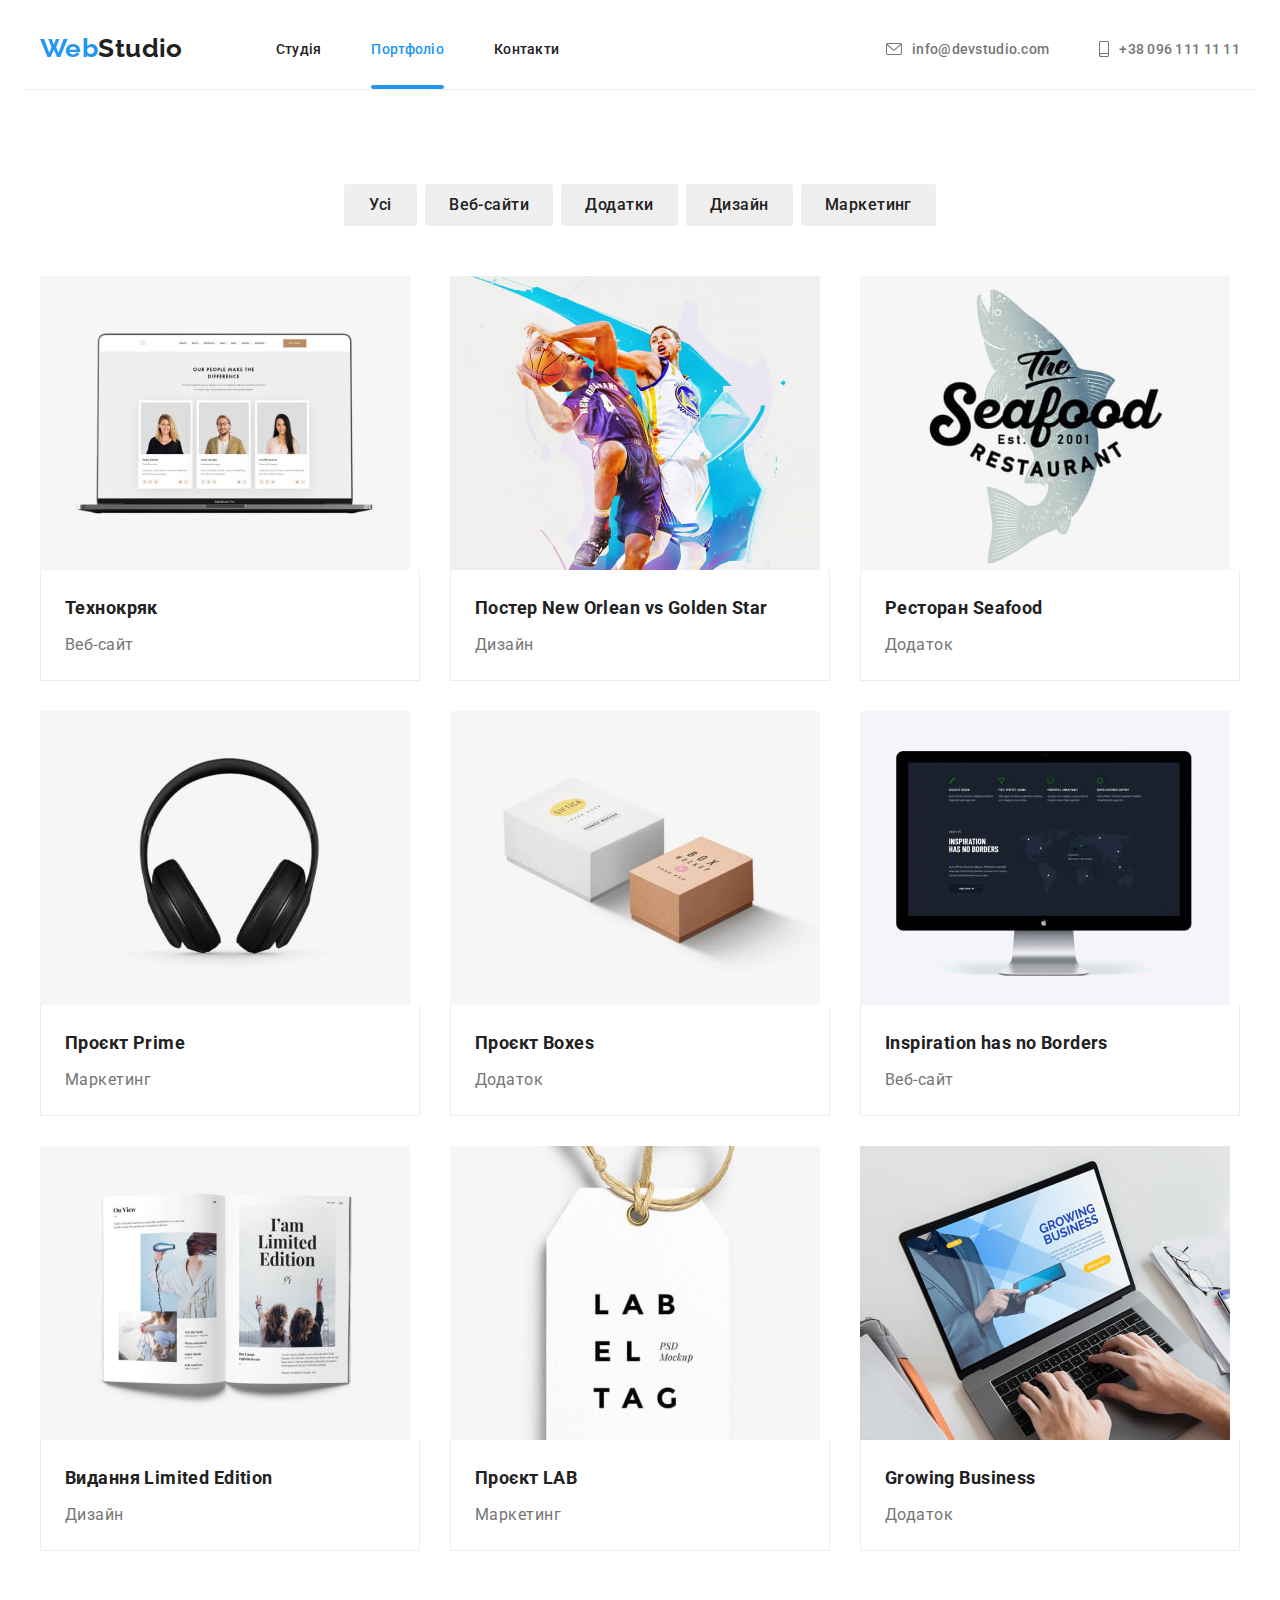
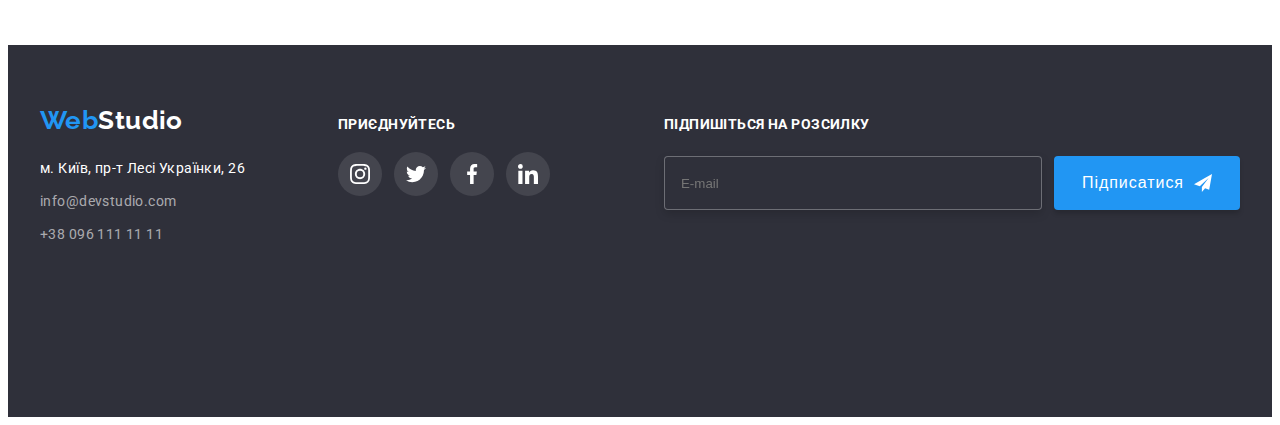
==== commit 8518448d: "Готова ДЗ" ====
--- a/portfolio.html
+++ b/portfolio.html
@@ -354,7 +354,7 @@
       <!--Контактна адреса-->
       <div class="container">
         <div>
-          <a class="logo-title" href="index.html" rel="noopener noreferrer">
+          <a class="logo-title" href="index.html">
             <span class="accent-1">Web</span
             ><span class="accent-2">Studio</span>
           </a>
@@ -362,20 +362,12 @@
             <p class="address-title">м. Київ, пр-т Лесі Українки, 26</p>
             <ul class="list">
               <li class="list-iteam">
-                <a
-                  class="link"
-                  href="mailto:info@devstudio.com "
-                  rel="noopener noreferrer"
+                <a class="link" href="mailto:info@devstudio.com"
                   >info@devstudio.com</a
                 >
               </li>
               <li class="list-iteam">
-                <a
-                  class="link"
-                  href="tel:+380961111111"
-                  rel="noopener noreferrer"
-                  >+38 096 111 11 11</a
-                >
+                <a class="link" href="tel:+380961111111">+38 096 111 11 11</a>
               </li>
             </ul>
           </address>
@@ -457,7 +449,7 @@
             </label>
 
             <button class="footer-form-btn" type="submit">
-              <span class="footer-form-text">Підписатися </span>
+              Підписатися
               <svg class="footer-form-icon" width="18" height="18">
                 <use href="./images/icons.svg#icon-icon-send"></use>
               </svg>
--- a/css/styles.css
+++ b/css/styles.css
@@ -496,7 +496,7 @@
 .footer .container {
     display: flex;
     align-items: baseline;
-    gap: 70px;
+    /* gap: 70px; */
 }
 .footer .logo-title {
     margin-right: 0px;
@@ -544,6 +544,10 @@
 .list-address {
     list-style: none; 
 }
+
+.footer-box-social-link {
+    margin-left: 93px;
+}
 .footer-title {
     font-size: 14px;
     line-height: calc(16px / 14px) ;
@@ -618,10 +622,19 @@
 
 
 .footer-form-btn {
+    font-size: 16px;
+    line-height: calc(30px / 16px);
+    display: flex;
+    align-items: center;
+    text-align: center;
+    letter-spacing: 0.06em;
+    padding-top: 10px;
+    padding-bottom: 10px;
+    padding-left: 28px;
+    padding-right: 28px;
+    color: #FFFFFF;
 
     margin-left: 12px;
-    width: 200px;
-    height: 50px;
 
     border: none;
     background: #2196F3;
@@ -629,24 +642,13 @@
     border-radius: 4px;
     cursor: pointer;
 }
-.footer-form-text {
-    font-size: 16px;
-    line-height: calc(30px / 16px);
-
-    /* display: flex; */
-    align-items: center;
-    text-align: center;
-    letter-spacing: 0.06em;
-
-    color: #FFFFFF;
-}
 
 .footer-form-icon {
     margin-left: 10px;
 }
 
 .box-footer-form {
-    margin-left: 93px;
+    margin-left: auto;
 }
 
 
@@ -811,7 +813,7 @@
     position: absolute;
     top: 50%;
     left: 50%;
-
+    padding: 40px;
     width: 528px;
     height: 581px;
     background: var(--next-bg-cl);
@@ -864,11 +866,13 @@
     text-align: center;
     letter-spacing: 0.03em;
     color: var(--main-txt-cl);
-    margin: 40px 40px 0px 40px;
+    margin-bottom: 12px;
+    /* margin: 40px 40px 0px 40px; */
 }
 
 .register-form-group {
-    margin: 20px 40px;
+    /* margin: 20px 40px; */
+    margin-bottom: 20px;
 }
 
 .register-form-agreement {
@@ -928,6 +932,11 @@
     margin-bottom: 10px;
     position: relative;
 }
+.register-form-field:last-child  {
+    margin-bottom: 0px;
+    
+}
+
 
 .register-form-label {
     display: block;
@@ -942,6 +951,15 @@
     margin-bottom: 4px;
 }
 
+.register-form-label-box {
+    position: relative;
+}
+.register-form-icon {
+    position: absolute;
+    top: 50%;
+    transform: translateY(-50%)
+}
+
 .register-form-input {
     width: 100%;
     height: 40px;
